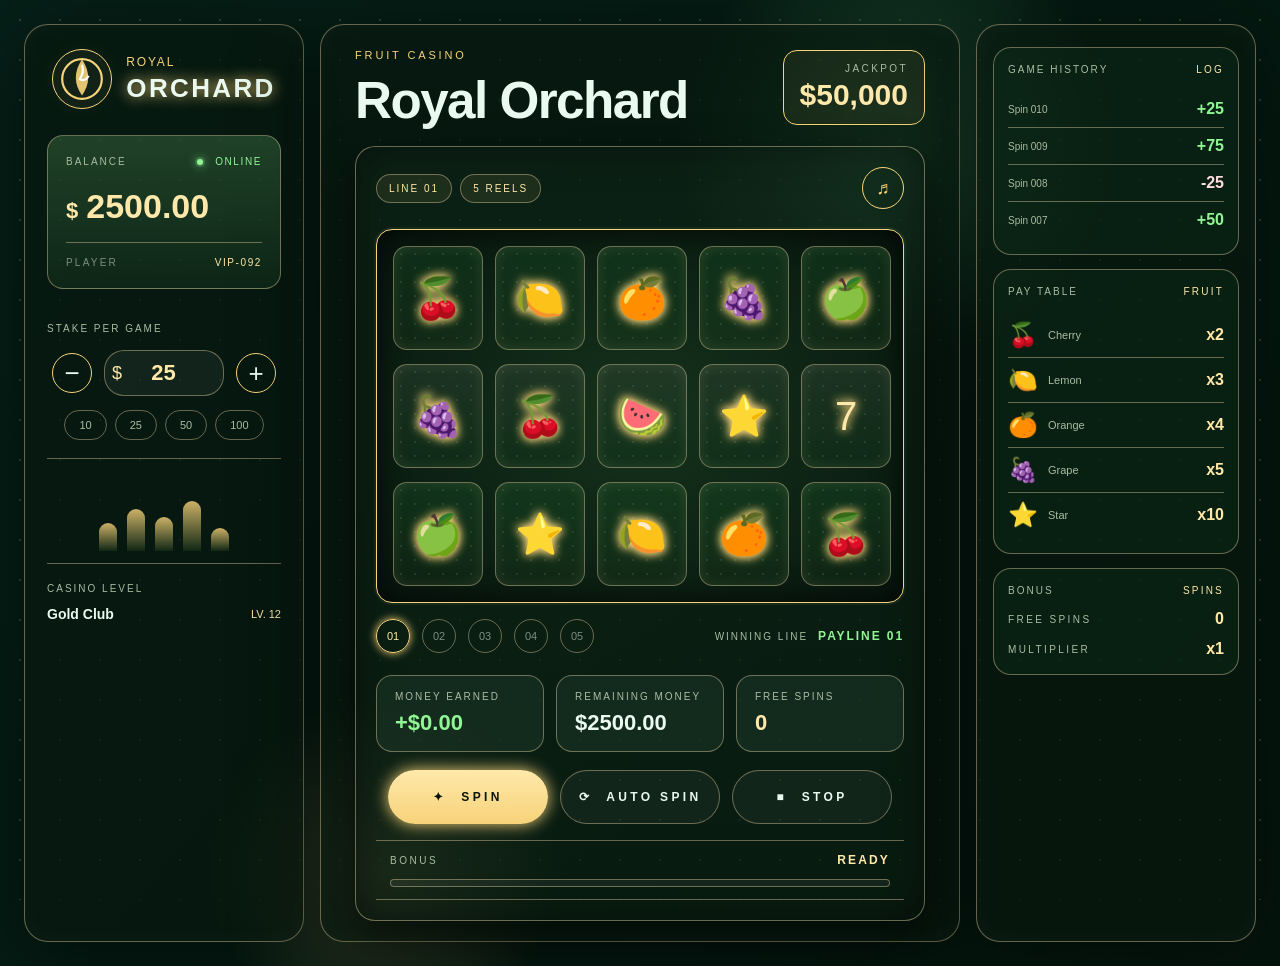
==== index.html @ 137533f7 "13" ====
<!doctype html>
<html lang="en">
<head>
  <meta charset="UTF-8" />
  <meta name="viewport" content="width=device-width, initial-scale=1.0" />
  <title>Royal Orchard Casino</title>
  <link rel="stylesheet" href="styles.css" />
</head>
<body>
  <div class="app-shell">
    <aside class="sidebar">
      <div class="brand-panel">
        <div class="brand-wrap">
          <div class="brand-icon">
            <svg viewBox="0 0 40 40" class="brand-svg" aria-label="Royal Orchard">
              <circle cx="20" cy="20" r="18" fill="none" stroke="currentColor" stroke-width="2" />
              <path d="M20 2 C28 14, 27 25, 20 35 C13 25, 12 14, 20 2 Z" fill="currentColor" opacity=".92" />
              <path d="M20 7 C22 14, 20 16, 18 20 C21 22, 24 21, 26 17" fill="none" stroke="#fff" stroke-width="2" />
            </svg>
          </div>
          <div class="brand-text">
            <span class="brand-kicker">ROYAL</span>
            <span class="brand-name">ORCHARD</span>
          </div>
        </div>
      </div>

      <section class="wallet-card">
        <div class="wallet-top">
          <span class="wallet-label">BALANCE</span>
          <span class="wallet-status">
            <span class="status-dot"></span>
            ONLINE
          </span>
        </div>
        <div class="wallet-amount">
          <span class="currency">$</span><span id="balance">2500.00</span>
        </div>
        <div class="wallet-summary">
          <span class="wallet-summary-label">Player</span>
          <span class="wallet-summary-value">VIP-092</span>
        </div>
      </section>

      <section class="stake-card">
        <div class="stake-head">
          <span class="panel-label">Stake Per Game</span>
        </div>
        <div class="stake-control">
          <button class="round-control" id="decreaseStake" aria-label="Decrease stake">−</button>
          <div class="stake-input-wrap">
            <span class="coin-symbol">$</span>
            <input type="number" id="stake" min="1" max="500" value="25" step="1" />
          </div>
          <button class="round-control" id="increaseStake" aria-label="Increase stake">+</button>
        </div>
        <div class="stake-presets">
          <button class="preset-chip" data-stake="10">10</button>
          <button class="preset-chip" data-stake="25">25</button>
          <button class="preset-chip" data-stake="50">50</button>
          <button class="preset-chip" data-stake="100">100</button>
        </div>
      </section>

      <section class="account-card">
        <div class="mini-bars">
          <div class="mini-bar" style="height:40%;"></div>
          <div class="mini-bar" style="height:60%;"></div>
          <div class="mini-bar" style="height:48%;"></div>
          <div class="mini-bar" style="height:72%;"></div>
          <div class="mini-bar" style="height:33%;"></div>
        </div>
        <div class="account-details">
          <span class="account-label">Casino Level</span>
          <div class="account-level">
            <span class="level-name">Gold Club</span>
            <span class="level-rank">LV. 12</span>
          </div>
        </div>
      </section>
    </aside>

    <main class="game-panel">
      <section class="game-top">
        <div class="game-title-wrap">
          <span class="section-tag">FRUIT CASINO</span>
          <h1>Royal Orchard</h1>
        </div>
        <div class="jackpot-wrap">
          <span class="jackpot-label">JACKPOT</span>
          <span class="jackpot-value" id="jackpotValue">$50,000</span>
        </div>
      </section>

      <section class="slot-frame">
        <section class="machine-head">
          <div class="machine-left">
            <span class="machine-chip">LINE 01</span>
            <span class="machine-chip">5 REELS</span>
          </div>
          <div class="machine-right">
            <button class="icon-button" id="soundButton" aria-label="Sound">
              <span class="sound-icon">♬</span>
            </button>
          </div>
        </section>

        <section class="slot-grid-wrap">
          <div class="slot-grid" id="slotGrid">
            <div class="slot-row">
              <div class="slot-cell"><span class="slot-symbol" id="slot-00">🍒</span></div>
              <div class="slot-cell"><span class="slot-symbol" id="slot-01">🍋</span></div>
              <div class="slot-cell"><span class="slot-symbol" id="slot-02">🍊</span></div>
              <div class="slot-cell"><span class="slot-symbol" id="slot-03">🍇</span></div>
              <div class="slot-cell"><span class="slot-symbol" id="slot-04">🍏</span></div>
            </div>
            <div class="slot-row">
              <div class="slot-cell"><span class="slot-symbol" id="slot-10">🍇</span></div>
              <div class="slot-cell"><span class="slot-symbol" id="slot-11">🍒</span></div>
              <div class="slot-cell"><span class="slot-symbol" id="slot-12">🍉</span></div>
              <div class="slot-cell"><span class="slot-symbol" id="slot-13">⭐</span></div>
              <div class="slot-cell"><span class="slot-symbol" id="slot-14">7</span></div>
            </div>
            <div class="slot-row">
              <div class="slot-cell"><span class="slot-symbol" id="slot-20">🍏</span></div>
              <div class="slot-cell"><span class="slot-symbol" id="slot-21">⭐</span></div>
              <div class="slot-cell"><span class="slot-symbol" id="slot-22">🍋</span></div>
              <div class="slot-cell"><span class="slot-symbol" id="slot-23">🍊</span></div>
              <div class="slot-cell"><span class="slot-symbol" id="slot-24">🍒</span></div>
            </div>
          </div>
        </section>

        <section class="payline-area">
          <div class="payline-strip">
            <span class="payline-label active">01</span>
            <span class="payline-label">02</span>
            <span class="payline-label">03</span>
            <span class="payline-label">04</span>
            <span class="payline-label">05</span>
          </div>
          <div class="win-status">
            <span class="win-label">Winning Line</span>
            <span class="win-line" id="winLineText">PAYLINE 01</span>
          </div>
        </section>

        <section class="result-bars">
          <div class="result-card">
            <span class="stats-label">MONEY EARNED</span>
            <span class="stats-value win-amount" id="moneyEarned">+$0.00</span>
          </div>
          <div class="result-card">
            <span class="stats-label">REMAINING MONEY</span>
            <span class="stats-value" id="remainingMoney">$2500.00</span>
          </div>
          <div class="result-card">
            <span class="stats-label">FREE SPINS</span>
            <span class="stats-value bonus-value" id="freeSpinCount">0</span>
          </div>
        </section>

        <section class="control-strip">
          <button class="primary-button" id="spinButton">
            <span class="button-icon">✦</span>
            <span class="button-text">SPIN</span>
          </button>
          <button class="secondary-button" id="autoButton">
            <span class="button-icon">⟳</span>
            <span class="button-text">AUTO SPIN</span>
          </button>
          <button class="secondary-button" id="stopButton">
            <span class="button-icon">■</span>
            <span class="button-text">STOP</span>
          </button>
        </section>

        <section class="bonus-status">
          <div class="bonus-row">
            <span class="bonus-label">BONUS</span>
            <span class="bonus-code" id="bonusText">READY</span>
          </div>
          <div class="bonus-meter">
            <div class="bonus-meter-fill" id="bonusMeter"></div>
          </div>
        </section>
      </section>
    </main>

    <aside class="right-panel">
      <section class="right-panel-card">
        <div class="right-panel-head">
          <span class="panel-label">GAME HISTORY</span>
          <span class="panel-link">LOG</span>
        </div>
        <div class="history-list" id="historyList">
          <div class="history-row">
            <span class="history-line">Spin 010</span>
            <span class="history-win">+25</span>
          </div>
          <div class="history-row">
            <span class="history-line">Spin 009</span>
            <span class="history-win">+75</span>
          </div>
          <div class="history-row">
            <span class="history-line">Spin 008</span>
            <span class="history-lose">-25</span>
          </div>
          <div class="history-row">
            <span class="history-line">Spin 007</span>
            <span class="history-win">+50</span>
          </div>
        </div>
      </section>

      <section class="right-panel-card">
        <div class="right-panel-head">
          <span class="panel-label">PAY TABLE</span>
          <span class="panel-link">FRUIT</span>
        </div>
        <div class="pay-table">
          <div class="pay-row">
            <span class="pay-symbol">🍒</span>
            <span class="pay-name">Cherry</span>
            <span class="pay-multiplier">x2</span>
          </div>
          <div class="pay-row">
            <span class="pay-symbol">🍋</span>
            <span class="pay-name">Lemon</span>
            <span class="pay-multiplier">x3</span>
          </div>
          <div class="pay-row">
            <span class="pay-symbol">🍊</span>
            <span class="pay-name">Orange</span>
            <span class="pay-multiplier">x4</span>
          </div>
          <div class="pay-row">
            <span class="pay-symbol">🍇</span>
            <span class="pay-name">Grape</span>
            <span class="pay-multiplier">x5</span>
          </div>
          <div class="pay-row">
            <span class="pay-symbol">⭐</span>
            <span class="pay-name">Star</span>
            <span class="pay-multiplier">x10</span>
          </div>
        </div>
      </section>

      <section class="right-panel-card">
        <div class="right-panel-head">
          <span class="panel-label">BONUS</span>
          <span class="panel-link">SPINS</span>
        </div>
        <div class="bonus-card">
          <span class="bonus-detail">
            <span class="bonus-detail-label">Free Spins</span>
            <span class="bonus-detail-value" id="freeSpinsBonus">0</span>
          </span>
          <span class="bonus-detail">
            <span class="bonus-detail-label">Multiplier</span>
            <span class="bonus-detail-value" id="multiplierText">x1</span>
          </span>
        </div>
      </section>
    </aside>
  </div>

  <script src="script.js"></script>
</body>
</html>
</body>
</html>
---- styles.css ----
* {
  box-sizing: border-box;
  -webkit-font-smoothing: antialiased;
}

:root {
  --page-bg: #07130f;
  --panel-bg: #091912;
  --glass: rgba(255,255,255,0.05);
  --text: #eafaf1;
  --soft: #aabca2;
  --muted: #7d8f80;
  --gold: #f7d37a;
  --gold-hot: #ffe8aa;
  --gold-deep: #765d00;
  --green: #91f596;
  --green-dark: #142c16;
  --red: #ffdddd;
  --line: rgba(245, 221, 170, 0.4);
  --slot-dark: #07150e;
  --slot-glass: rgba(255,255,255,0.08);
  --shadow: rgba(0, 0, 0, 0.5);
  --font: "Inter", "Segoe UI", "Roboto", Arial, sans-serif;
}

body {
  min-height: 100vh;
  margin: 0;
  color: var(--text);
  background:
    radial-gradient(circle at 70% 15%, rgba(63, 145, 94, 0.45), transparent 18%),
    radial-gradient(circle at 30% 90%, rgba(196, 178, 98, 0.27), transparent 14%),
    linear-gradient(130deg, #052018 0%, #04150d 100%);
  font-family: var(--font);
}

body::before {
  content: "";
  position: fixed;
  inset: 0;
  background-image: radial-gradient(#4f7e54 1px, transparent 1px);
  background-size: 40px 40px;
  opacity: 0.45;
  pointer-events: none;
}

.app-shell {
  width: min(1600px, calc(100vw - 48px));
  min-height: 760px;
  margin: 24px auto;
  display: grid;
  grid-template-columns: 280px minmax(620px, 1fr) 280px;
  gap: 16px;
  align-items: stretch;
  position: relative;
}

.sidebar,
.game-panel,
.right-panel {
  border: 1px solid var(--line);
  border-radius: 24px;
  background: rgba(8, 23, 14, 0.68);
  box-shadow: 0 12px 80px var(--shadow), inset 0 0 24px rgba(256,256,256,0.03);
}

.sidebar {
  padding: 24px 22px;
}

.brand-panel {
  display: flex;
  align-items: center;
  justify-content: center;
  padding-bottom: 26px;
}

.brand-wrap {
  display: flex;
  align-items: center;
  gap: 14px;
}

.brand-icon {
  width: 60px;
  height: 60px;
  border-radius: 50%;
  display: flex;
  align-items: center;
  justify-content: center;
  color: var(--gold);
  border: 1px solid var(--gold);
  background: rgba(247,211,122,0.05);
  box-shadow: 0 0 20px rgba(247,211,122,0.05)
}

.brand-svg {
  width: 44px;
  height: 44px;
}

.brand-text {
  display: flex;
  flex-direction: column;
}

.brand-kicker {
  font-size: 12px;
  letter-spacing: 0.15em;
  color: var(--gold);
}

.brand-name {
  font-size: 26px;
  font-weight: 800;
  color: var(--text);
  letter-spacing: 0.09em;
  text-shadow: 0 0 14px var(--gold);
  margin-top: 4px;
}

.wallet-card {
  background: linear-gradient(180deg, rgba(79,141,85,0.36), rgba(30,70,39,0.30));
  border-radius: 16px;
  padding: 20px 18px;
  border: 1px solid var(--line);
  position: relative;
  overflow: hidden;
}

.wallet-top {
  display: flex;
  justify-content: space-between;
  align-items: center;
}

.wallet-label,
.stake-head .panel-label,
.account-label,
.stats-label,
.panel-label {
  font-size: 10px;
  color: var(--soft);
  text-transform: uppercase;
  letter-spacing: 0.2em;
}

.wallet-status {
  font-size: 10px;
  color: var(--green);
  letter-spacing: 0.16em;
}

.status-dot {
  width: 6px;
  height: 6px;
  display: inline-block;
  border-radius: 50%;
  background: var(--green);
  box-shadow: 0 0 0 2px rgba(145,245,150,0.2), 0 0 10px var(--green);
  margin-right: 8px;
  vertical-align: middle;
}

.wallet-amount {
  font-size: 34px;
  font-weight: 800;
  color: var(--gold-hot);
  margin-top: 20px;
}

.currency {
  font-size: 22px;
  margin-right: 8px;
}

.wallet-summary {
  margin-top: 16px;
  display: flex;
  justify-content: space-between;
  border-top: 1px solid var(--line);
  padding-top: 14px;
}

.wallet-summary-label {
  font-size: 10px;
  color: var(--muted);
  letter-spacing: 0.22em;
  text-transform: uppercase;
}

.wallet-summary-value {
  font-size: 10px;
  color: var(--gold-hot);
  letter-spacing: 0.16em;
}

.stake-card {
  margin-top: 16px;
  padding: 18px 0;
  border-bottom: 1px solid var(--line);
}

.stake-head {
  display: flex;
  justify-content: space-between;
}

.stake-control {
  display: flex;
  align-items: center;
  justify-content: center;
  gap: 12px;
  margin-top: 16px;
}

.round-control {
  width: 40px;
  height: 40px;
  border-radius: 50%;
  background: transparent;
  color: var(--text);
  border: 1px solid var(--gold);
  font-size: 26px;
  line-height: 1;
  cursor: pointer;
}

.stake-input-wrap {
  position: relative;
  width: 120px;
  height: 46px;
  border-radius: 20px;
  border: 1px solid var(--line);
  background: var(--glass);
  display: flex;
  align-items: center;
  justify-content: center;
}

.stake-input-wrap input {
  width: 90px;
  border: none;
  background: transparent;
  color: var(--gold-hot);
  font-size: 22px;
  font-weight: 800;
  outline: none;
  text-align: center;
}

.coin-symbol {
  color: var(--gold-hot);
  font-size: 18px;
  margin-right: 4px;
}

.stake-presets {
  display: flex;
  align-items: center;
  gap: 8px;
  justify-content: center;
  flex-wrap: wrap;
  margin-top: 14px;
}

.preset-chip {
  padding: 8px 14px;
  background: transparent;
  border-radius: 16px;
  color: var(--soft);
  border: 1px solid var(--line);
  font-size: 11px;
  cursor: pointer;
}

.preset-chip:hover {
  color: var(--gold-hot);
  border-color: var(--gold);
}

.account-card {
  padding: 22px 0 12px;
}

.mini-bars {
  height: 70px;
  display: flex;
  align-items: end;
  justify-content: center;
  gap: 10px;
  padding: 0 10px;
}

.mini-bar {
  width: 18px;
  border-radius: 10px 10px 0 0;
  background: linear-gradient(180deg, var(--gold), var(--green-dark));
  opacity: 0.82;
}

.account-details {
  margin-top: 12px;
  padding-top: 14px;
  border-top: 1px solid var(--line);
}

.account-level {
  display: flex;
  justify-content: space-between;
  align-items: center;
  margin-top: 10px;
}

.level-name {
  color: var(--text);
  font-size: 14px;
  font-weight: 700;
}

.level-rank {
  color: var(--gold-hot);
  font-size: 11px;
}

.game-panel {
  padding: 20px 34px;
  min-width: 600px;
}

.game-top {
  display: flex;
  align-items: center;
  justify-content: space-between;
}

.game-title-wrap h1 {
  margin: 8px 0 0;
  font-size: clamp(42px, 4vw, 52px);
  color: var(--text);
  letter-spacing: -0.03em;
  font-weight: 800;
}

.section-tag {
  font-size: 11px;
  color: var(--gold);
  letter-spacing: 0.26em;
  text-transform: uppercase;
}

.jackpot-wrap {
  text-align: right;
  border: 1px solid var(--gold);
  border-radius: 14px;
  padding: 12px 16px;
  background: rgba(247,211,122,0.06);
}

.jackpot-label {
  display: block;
  font-size: 10px;
  color: var(--soft);
  text-transform: uppercase;
  letter-spacing: 0.24em;
}

.jackpot-value {
  display: block;
  color: var(--gold-hot);
  font-weight: 800;
  font-size: 30px;
  margin-top: 4px;
}

.slot-frame {
  position: relative;
  margin-top: 16px;
  border-radius: 20px;
  padding: 20px;
  background:
    linear-gradient(rgba(124,201,131,0.05), rgba(124,201,131,0.03)),
    repeating-linear-gradient(90deg, transparent, transparent 14px, rgba(255,255,255,0.04) 14px);
  border: 1px solid var(--line);
  box-shadow: inset 0 0 40px rgba(0,0,0,0.4), 0 16px 40px var(--shadow);
}

.machine-head {
  display: flex;
  justify-content: space-between;
  align-items: center;
}

.machine-left {
  display: flex;
  gap: 8px;
}

.machine-chip {
  font-size: 10px;
  color: var(--gold-hot);
  background: rgba(247,211,122,0.08);
  padding: 8px 12px;
  border-radius: 20px;
  border: 1px solid var(--line);
  letter-spacing: 0.2em;
}

.machine-right {
  display: flex;
}

.icon-button {
  width: 42px;
  height: 42px;
  border-radius: 50%;
  background: transparent;
  color: var(--gold);
  cursor: pointer;
  border: 1px solid var(--gold);
}

.sound-icon {
  display: inline-block;
  font-size: 18px;
}

.slot-grid-wrap {
  margin-top: 20px;
  border-radius: 16px;
  padding: 16px;
  background: radial-gradient(ellipse, #15331c, #07150e);
  border: 1px solid var(--gold);
  box-shadow: inset 0 0 30px rgba(0,0,0,0.7), 0 0 0 2px rgba(255,246,198,0.05);
}

.slot-grid {
  display: flex;
  flex-direction: column;
  gap: 14px;
}

.slot-row {
  display: grid;
  grid-template-columns: repeat(5, minmax(90px, 1fr));
  gap: 12px;
}

.slot-cell {
  min-height: 104px;
  border-radius: 14px;
  display: flex;
  align-items: center;
  justify-content: center;
  background: linear-gradient(180deg, rgba(22,70,35,0.5), rgba(39,80,37,0.2));
  border: 1px solid var(--line);
  box-shadow: inset 0 0 16px rgba(255,255,255,0.06), inset 0 0 16px rgba(247,211,122,0.05);
  position: relative;
  transition: transform 0.25s ease, box-shadow 0.25s ease, border-color 0.25s ease;
}

.slot-cell::before {
  content: "";
  position: absolute;
  inset: 0;
  border-radius: 14px;
  background-image: radial-gradient(#8fba9c 1px, transparent 1px);
  background-size: 14px 14px;
  opacity: 0.15;
}

.slot-cell.win {
  border-color: var(--gold-hot);
  box-shadow: 0 0 16px var(--gold), inset 0 0 22px rgba(247,211,122,0.2);
}

.slot-symbol {
  position: relative;
  z-index: 2;
  color: var(--gold-hot);
  font-size: clamp(40px, 3vw, 50px);
  text-shadow: 0 0 8px var(--gold), 0 0 12px var(--gold);
}

.slot-row:nth-child(2) .slot-cell {
  background: linear-gradient(180deg, rgba(46,68,50,0.5), rgba(16,50,26,0.6));
}

.payline-area {
  display: flex;
  align-items: center;
  justify-content: space-between;
  padding: 16px 0 10px;
}

.payline-strip {
  display: flex;
  align-items: center;
  gap: 12px;
}

.payline-label {
  width: 34px;
  height: 34px;
  border-radius: 50%;
  display: flex;
  align-items: center;
  justify-content: center;
  font-size: 11px;
  color: var(--muted);
  border: 1px solid var(--line);
}

.payline-label.active {
  border-color: var(--gold);
  color: var(--gold-hot);
  box-shadow: 0 0 8px var(--gold);
}

.win-status {
  display: flex;
  align-items: center;
  gap: 10px;
}

.win-label {
  color: var(--soft);
  font-size: 10px;
  text-transform: uppercase;
  letter-spacing: 0.2em;
}

.win-line {
  color: var(--green);
  font-size: 12px;
  font-weight: 700;
  letter-spacing: 0.16em;
}

.result-bars {
  display: flex;
  align-items: stretch;
  justify-content: space-between;
  gap: 12px;
  margin-top: 12px;
}

.result-card {
  flex: 1;
  border-radius: 16px;
  background: rgba(28,54,39,0.60);
  border: 1px solid var(--line);
  padding: 15px 18px;
  display: flex;
  flex-direction: column;
}

.stats-label {
  color: var(--soft);
}

.stats-value {
  color: var(--text);
  font-size: 22px;
  font-weight: 900;
  margin-top: 8px;
}

.win-amount {
  color: var(--green);
}

.bonus-value {
  color: var(--gold-hot);
}

.control-strip {
  display: flex;
  align-items: center;
  justify-content: center;
  gap: 12px;
  margin-top: 18px;
}

.primary-button,
.secondary-button {
  min-width: 160px;
  height: 54px;
  border-radius: 30px;
  font-size: 12px;
  font-weight: 800;
  letter-spacing: 0.28em;
  cursor: pointer;
  border: none;
  transition: transform 0.2s ease, box-shadow 0.2s ease;
}

.primary-button {
  color: var(--slot-dark);
  background: linear-gradient(180deg, var(--gold-hot), var(--gold));
  box-shadow: 0 0 16px var(--gold);
}

.secondary-button {
  color: var(--text);
  border: 1px solid var(--line);
  background: rgba(255,255,255,0.04);
}

.primary-button:hover,
.secondary-button:hover {
  transform: translateY(-2px);
}

.button-icon {
  margin-right: 8px;
}

.bonus-status {
  margin-top: 16px;
  padding: 12px 14px;
  border-top: 1px solid var(--line);
  border-bottom: 1px solid var(--line);
}

.bonus-row {
  display: flex;
  align-items: center;
  justify-content: space-between;
}

.bonus-label {
  font-size: 10px;
  color: var(--soft);
  letter-spacing: 0.25em;
  text-transform: uppercase;
}

.bonus-code {
  color: var(--gold-hot);
  font-weight: 900;
  font-size: 12px;
  letter-spacing: 0.18em;
}

.bonus-meter {
  height: 8px;
  border-radius: 10px;
  background: rgba(255,255,255,0.05);
  margin-top: 12px;
  overflow: hidden;
  border: 1px solid var(--line);
}

.bonus-meter-fill {
  height: 100%;
  width: 0%;
  background: linear-gradient(90deg, var(--green), var(--gold-hot));
  border-radius: 10px;
}

.right-panel {
  padding: 22px 16px;
  display: flex;
  flex-direction: column;
  gap: 14px;
}

.right-panel-card {
  background: rgba(14,45,27,0.45);
  border: 1px solid var(--line);
  border-radius: 18px;
  padding: 16px 14px;
}

.right-panel-head {
  display: flex;
  align-items: center;
  justify-content: space-between;
}

.panel-link {
  font-size: 10px;
  color: var(--gold-hot);
  letter-spacing: 0.22em;
  text-transform: uppercase;
}

.history-list {
  margin-top: 16px;
}

.history-row {
  display: flex;
  justify-content: space-between;
  align-items: center;
  padding: 9px 0;
  border-bottom: 1px solid var(--line);
}

.history-row:last-child {
  border-bottom: none;
}

.history-line {
  color: var(--soft);
  font-size: 10px;
}

.history-win {
  color: var(--green);
  font-weight: 800;
}

.history-lose {
  color: var(--red);
  font-weight: 800;
}

.pay-table {
  margin-top: 16px;
}

.pay-row {
  display: flex;
  align-items: center;
  justify-content: space-between;
  gap: 10px;
  padding: 8px 0;
  border-bottom: 1px solid var(--line);
}

.pay-row:last-child {
  border-bottom: none;
}

.pay-symbol {
  width: 30px;
  font-size: 24px;
}

.pay-name {
  flex: 1;
  color: var(--soft);
  font-size: 11px;
}

.pay-multiplier {
  color: var(--gold-hot);
  font-weight: 700;
}

.bonus-card {
  margin-top: 14px;
  display: flex;
  flex-direction: column;
  gap: 12px;
}

.bonus-detail {
  display: flex;
  justify-content: space-between;
  align-items: center;
}

.bonus-detail-label {
  color: var(--soft);
  font-size: 10px;
  text-transform: uppercase;
  letter-spacing: 0.24em;
}

.bonus-detail-value {
  color: var(--gold-hot);
  font-weight: 900;
}

@media (max-width: 1200px) {
  .app-shell {
    grid-template-columns: 1fr;
  }

  .game-panel {
    min-width: 100%;
  }

  .slot-row {
    grid-template-columns: repeat(5, minmax(70px, 1fr));
  }
}
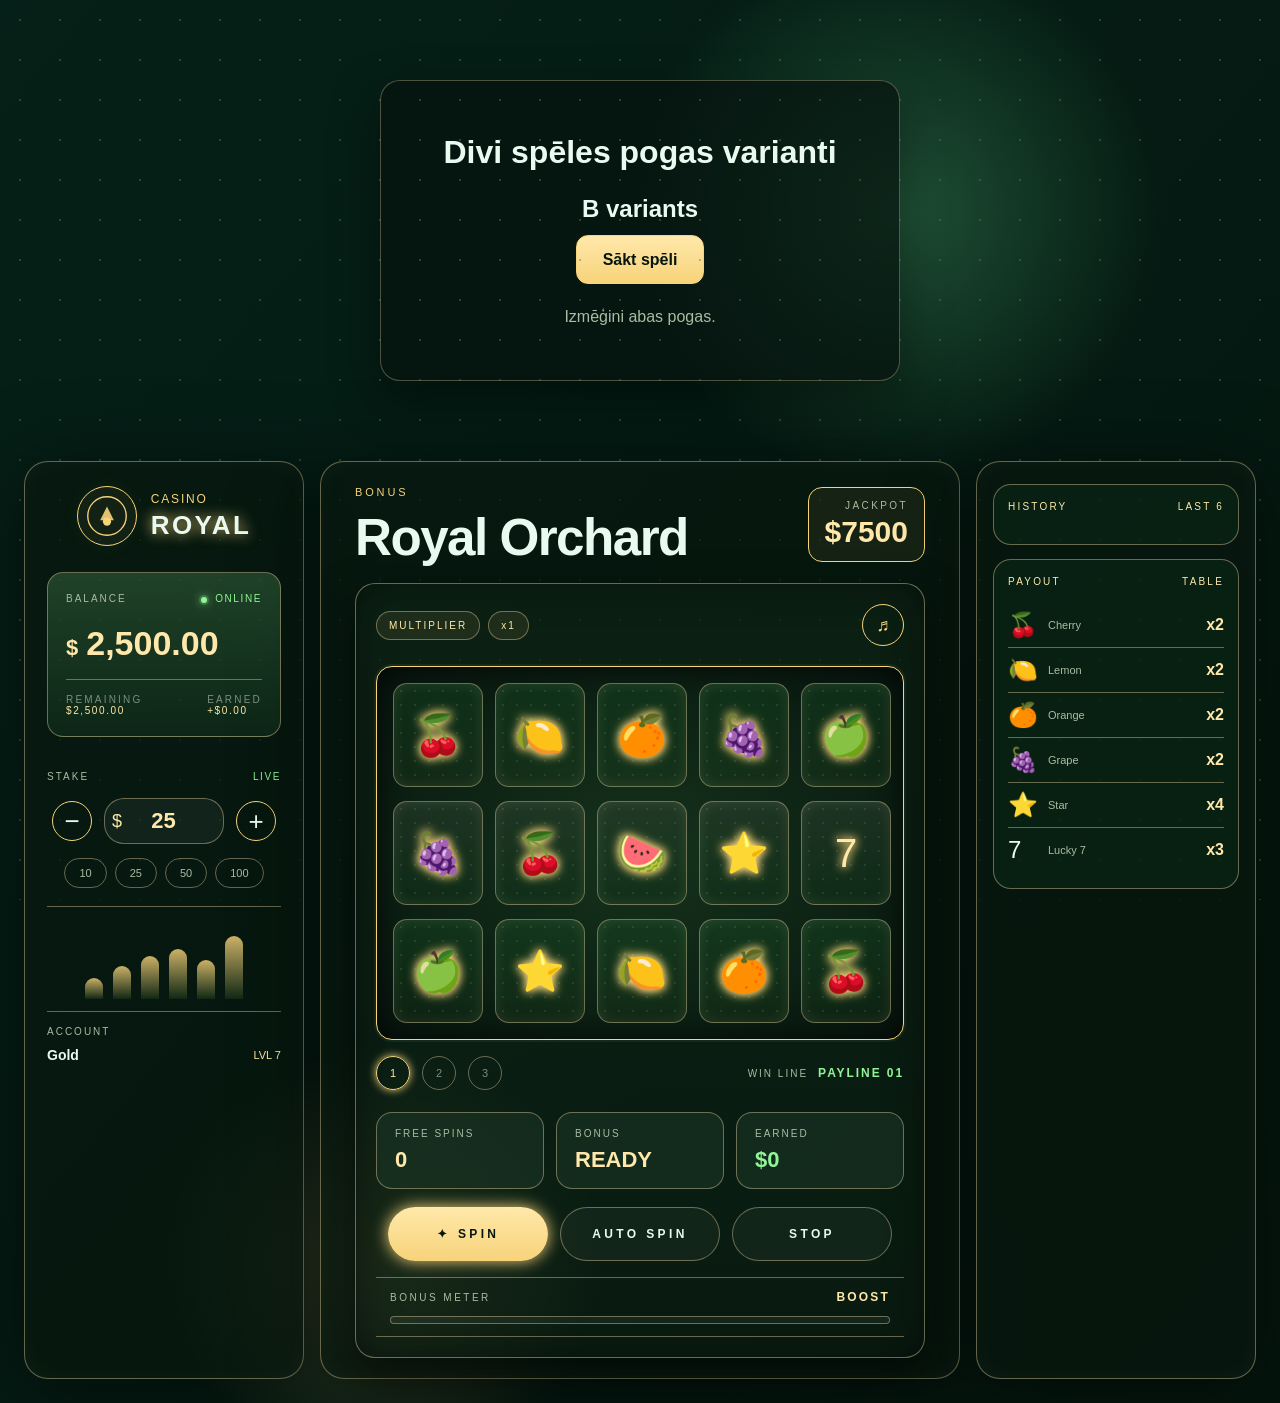
==== commit 15c64235: "pot" ====
--- a/index.html
+++ b/index.html
@@ -1,273 +1,274 @@
-<!doctype html>
-<html lang="en">
+<!DOCTYPE html>
+<html lang="lv">
 <head>
   <meta charset="UTF-8" />
   <meta name="viewport" content="width=device-width, initial-scale=1.0" />
-  <title>Royal Orchard Casino</title>
+  <title>Spēles pogas varianti</title>
   <link rel="stylesheet" href="styles.css" />
+  <style>
+    body {
+      min-height: 100vh;
+      margin: 0;
+      font-family: Arial, sans-serif;
+    }
+
+    .start-screen {
+      max-width: 520px;
+      margin: 80px auto;
+      padding: 32px 24px;
+      border-radius: 20px;
+      background: rgba(7, 19, 15, 0.7);
+      border: 1px solid rgba(245, 221, 170, 0.3);
+      box-shadow: 0 20px 50px rgba(0, 0, 0, 0.35);
+      text-align: center;
+    }
+
+    .start-screen h1 {
+      margin-bottom: 24px;
+      color: #eafaf1;
+    }
+
+    .variant-box {
+      margin: 24px 0;
+    }
+
+    .variant-box h2 {
+      color: #eafaf1;
+      margin-bottom: 12px;
+    }
+
+    .start-screen button {
+      cursor: pointer;
+      padding: 0.9rem 1.6rem;
+      font-size: 1rem;
+      border-radius: 12px;
+      border: 1px solid #f7d37a;
+      background: linear-gradient(180deg, #ffe8aa, #f7d37a);
+      color: #07150e;
+      font-weight: 700;
+    }
+
+    .start-screen button:hover {
+      filter: brightness(1.06);
+    }
+
+    #atbilde {
+      margin-top: 18px;
+      color: #aabca2;
+      min-height: 24px;
+    }
+  </style>
 </head>
 <body>
-  <div class="app-shell">
+  <div id="startScreen" class="start-screen">
+    <h1>Divi spēles pogas varianti</h1>
+
+    <section class="variant-box">
+      <h2>B variants</h2>
+      <button id="startGameButton" type="button">Sākt spēli</button>
+    </section>
+
+    <p id="atbilde">Izmēģini abas pogas.</p>
+  </div>
+
+  <div id="gameShell" class="app-shell" hidden>
     <aside class="sidebar">
       <div class="brand-panel">
         <div class="brand-wrap">
           <div class="brand-icon">
-            <svg viewBox="0 0 40 40" class="brand-svg" aria-label="Royal Orchard">
-              <circle cx="20" cy="20" r="18" fill="none" stroke="currentColor" stroke-width="2" />
-              <path d="M20 2 C28 14, 27 25, 20 35 C13 25, 12 14, 20 2 Z" fill="currentColor" opacity=".92" />
-              <path d="M20 7 C22 14, 20 16, 18 20 C21 22, 24 21, 26 17" fill="none" stroke="#fff" stroke-width="2" />
+            <svg class="brand-svg" viewBox="0 0 64 64" aria-hidden="true">
+              <circle cx="32" cy="32" r="28" fill="none" stroke="currentColor" stroke-width="2"/>
+              <path d="M22 38 L32 18 L42 38 Z" fill="currentColor" opacity="0.9"/>
+              <circle cx="32" cy="40" r="6" fill="currentColor"/>
             </svg>
           </div>
           <div class="brand-text">
-            <span class="brand-kicker">ROYAL</span>
-            <span class="brand-name">ORCHARD</span>
-          </div>
-        </div>
-      </div>
-
-      <section class="wallet-card">
+            <span class="brand-kicker">CASINO</span>
+            <span class="brand-name">ROYAL</span>
+          </div>
+        </div>
+      </div>
+
+      <div class="wallet-card">
         <div class="wallet-top">
-          <span class="wallet-label">BALANCE</span>
-          <span class="wallet-status">
-            <span class="status-dot"></span>
-            ONLINE
-          </span>
-        </div>
-        <div class="wallet-amount">
-          <span class="currency">$</span><span id="balance">2500.00</span>
-        </div>
+          <span class="wallet-label">Balance</span>
+          <span class="wallet-status"><span class="status-dot"></span>ONLINE</span>
+        </div>
+        <div class="wallet-amount"><span class="currency">$</span><span id="balance">2500</span></div>
         <div class="wallet-summary">
-          <span class="wallet-summary-label">Player</span>
-          <span class="wallet-summary-value">VIP-092</span>
-        </div>
-      </section>
-
-      <section class="stake-card">
+          <div>
+            <div class="wallet-summary-label">REMAINING</div>
+            <div class="wallet-summary-value" id="remainingMoney">$2500.00</div>
+          </div>
+          <div>
+            <div class="wallet-summary-label">EARNED</div>
+            <div class="wallet-summary-value" id="moneyEarned">+$0.00</div>
+          </div>
+        </div>
+      </div>
+
+      <div class="stake-card">
         <div class="stake-head">
-          <span class="panel-label">Stake Per Game</span>
+          <span class="stake-head panel-label">Stake</span>
+          <span class="wallet-status">LIVE</span>
         </div>
         <div class="stake-control">
-          <button class="round-control" id="decreaseStake" aria-label="Decrease stake">−</button>
+          <button id="decreaseStake" class="round-control" type="button">−</button>
           <div class="stake-input-wrap">
             <span class="coin-symbol">$</span>
-            <input type="number" id="stake" min="1" max="500" value="25" step="1" />
-          </div>
-          <button class="round-control" id="increaseStake" aria-label="Increase stake">+</button>
+            <input id="stake" type="number" min="1" max="500" value="25" />
+          </div>
+          <button id="increaseStake" class="round-control" type="button">+</button>
         </div>
         <div class="stake-presets">
-          <button class="preset-chip" data-stake="10">10</button>
-          <button class="preset-chip" data-stake="25">25</button>
-          <button class="preset-chip" data-stake="50">50</button>
-          <button class="preset-chip" data-stake="100">100</button>
-        </div>
-      </section>
-
-      <section class="account-card">
+          <button class="preset-chip" type="button" data-stake="10">10</button>
+          <button class="preset-chip" type="button" data-stake="25">25</button>
+          <button class="preset-chip" type="button" data-stake="50">50</button>
+          <button class="preset-chip" type="button" data-stake="100">100</button>
+        </div>
+      </div>
+
+      <div class="account-card">
         <div class="mini-bars">
-          <div class="mini-bar" style="height:40%;"></div>
-          <div class="mini-bar" style="height:60%;"></div>
-          <div class="mini-bar" style="height:48%;"></div>
-          <div class="mini-bar" style="height:72%;"></div>
-          <div class="mini-bar" style="height:33%;"></div>
+          <div class="mini-bar" style="height: 30%"></div>
+          <div class="mini-bar" style="height: 48%"></div>
+          <div class="mini-bar" style="height: 62%"></div>
+          <div class="mini-bar" style="height: 72%"></div>
+          <div class="mini-bar" style="height: 56%"></div>
+          <div class="mini-bar" style="height: 90%"></div>
         </div>
         <div class="account-details">
-          <span class="account-label">Casino Level</span>
+          <div class="account-label">Account</div>
           <div class="account-level">
-            <span class="level-name">Gold Club</span>
-            <span class="level-rank">LV. 12</span>
-          </div>
-        </div>
-      </section>
+            <span class="level-name">Gold</span>
+            <span class="level-rank">LVL 7</span>
+          </div>
+        </div>
+      </div>
     </aside>
 
     <main class="game-panel">
-      <section class="game-top">
+      <div class="game-top">
         <div class="game-title-wrap">
-          <span class="section-tag">FRUIT CASINO</span>
+          <span class="section-tag">Bonus</span>
           <h1>Royal Orchard</h1>
         </div>
         <div class="jackpot-wrap">
-          <span class="jackpot-label">JACKPOT</span>
-          <span class="jackpot-value" id="jackpotValue">$50,000</span>
-        </div>
-      </section>
-
-      <section class="slot-frame">
-        <section class="machine-head">
+          <span class="jackpot-label">Jackpot</span>
+          <span id="jackpotValue" class="jackpot-value">$7500</span>
+        </div>
+      </div>
+
+      <div class="slot-frame">
+        <div class="machine-head">
           <div class="machine-left">
-            <span class="machine-chip">LINE 01</span>
-            <span class="machine-chip">5 REELS</span>
+            <span class="machine-chip">MULTIPLIER</span>
+            <span id="multiplierText" class="machine-chip">x1</span>
           </div>
           <div class="machine-right">
-            <button class="icon-button" id="soundButton" aria-label="Sound">
+            <button class="icon-button" type="button" aria-label="sound">
               <span class="sound-icon">♬</span>
             </button>
           </div>
-        </section>
-
-        <section class="slot-grid-wrap">
-          <div class="slot-grid" id="slotGrid">
+        </div>
+
+        <div class="slot-grid-wrap">
+          <div class="slot-grid">
             <div class="slot-row">
-              <div class="slot-cell"><span class="slot-symbol" id="slot-00">🍒</span></div>
-              <div class="slot-cell"><span class="slot-symbol" id="slot-01">🍋</span></div>
-              <div class="slot-cell"><span class="slot-symbol" id="slot-02">🍊</span></div>
-              <div class="slot-cell"><span class="slot-symbol" id="slot-03">🍇</span></div>
-              <div class="slot-cell"><span class="slot-symbol" id="slot-04">🍏</span></div>
+              <div class="slot-cell"><span id="slot-00" class="slot-symbol">🍒</span></div>
+              <div class="slot-cell"><span id="slot-01" class="slot-symbol">🍋</span></div>
+              <div class="slot-cell"><span id="slot-02" class="slot-symbol">🍊</span></div>
+              <div class="slot-cell"><span id="slot-03" class="slot-symbol">🍇</span></div>
+              <div class="slot-cell"><span id="slot-04" class="slot-symbol">🍏</span></div>
             </div>
             <div class="slot-row">
-              <div class="slot-cell"><span class="slot-symbol" id="slot-10">🍇</span></div>
-              <div class="slot-cell"><span class="slot-symbol" id="slot-11">🍒</span></div>
-              <div class="slot-cell"><span class="slot-symbol" id="slot-12">🍉</span></div>
-              <div class="slot-cell"><span class="slot-symbol" id="slot-13">⭐</span></div>
-              <div class="slot-cell"><span class="slot-symbol" id="slot-14">7</span></div>
+              <div class="slot-cell"><span id="slot-10" class="slot-symbol">🍇</span></div>
+              <div class="slot-cell"><span id="slot-11" class="slot-symbol">🍒</span></div>
+              <div class="slot-cell"><span id="slot-12" class="slot-symbol">🍉</span></div>
+              <div class="slot-cell"><span id="slot-13" class="slot-symbol">⭐</span></div>
+              <div class="slot-cell"><span id="slot-14" class="slot-symbol">7</span></div>
             </div>
             <div class="slot-row">
-              <div class="slot-cell"><span class="slot-symbol" id="slot-20">🍏</span></div>
-              <div class="slot-cell"><span class="slot-symbol" id="slot-21">⭐</span></div>
-              <div class="slot-cell"><span class="slot-symbol" id="slot-22">🍋</span></div>
-              <div class="slot-cell"><span class="slot-symbol" id="slot-23">🍊</span></div>
-              <div class="slot-cell"><span class="slot-symbol" id="slot-24">🍒</span></div>
+              <div class="slot-cell"><span id="slot-20" class="slot-symbol">🍏</span></div>
+              <div class="slot-cell"><span id="slot-21" class="slot-symbol">⭐</span></div>
+              <div class="slot-cell"><span id="slot-22" class="slot-symbol">🍋</span></div>
+              <div class="slot-cell"><span id="slot-23" class="slot-symbol">🍊</span></div>
+              <div class="slot-cell"><span id="slot-24" class="slot-symbol">🍒</span></div>
             </div>
           </div>
-        </section>
-
-        <section class="payline-area">
+        </div>
+
+        <div class="payline-area">
           <div class="payline-strip">
-            <span class="payline-label active">01</span>
-            <span class="payline-label">02</span>
-            <span class="payline-label">03</span>
-            <span class="payline-label">04</span>
-            <span class="payline-label">05</span>
+            <div class="payline-label active">1</div>
+            <div class="payline-label">2</div>
+            <div class="payline-label">3</div>
           </div>
           <div class="win-status">
-            <span class="win-label">Winning Line</span>
-            <span class="win-line" id="winLineText">PAYLINE 01</span>
-          </div>
-        </section>
-
-        <section class="result-bars">
+            <span class="win-label">Win line</span>
+            <span id="winLineText" class="win-line">PAYLINE 01</span>
+          </div>
+        </div>
+
+        <div class="result-bars">
           <div class="result-card">
-            <span class="stats-label">MONEY EARNED</span>
-            <span class="stats-value win-amount" id="moneyEarned">+$0.00</span>
+            <span class="stats-label">Free spins</span>
+            <span id="freeSpinCount" class="stats-value bonus-value">0</span>
           </div>
           <div class="result-card">
-            <span class="stats-label">REMAINING MONEY</span>
-            <span class="stats-value" id="remainingMoney">$2500.00</span>
+            <span class="stats-label">Bonus</span>
+            <span id="bonusText" class="stats-value bonus-value">READY</span>
           </div>
           <div class="result-card">
-            <span class="stats-label">FREE SPINS</span>
-            <span class="stats-value bonus-value" id="freeSpinCount">0</span>
-          </div>
-        </section>
-
-        <section class="control-strip">
-          <button class="primary-button" id="spinButton">
-            <span class="button-icon">✦</span>
-            <span class="button-text">SPIN</span>
-          </button>
-          <button class="secondary-button" id="autoButton">
-            <span class="button-icon">⟳</span>
-            <span class="button-text">AUTO SPIN</span>
-          </button>
-          <button class="secondary-button" id="stopButton">
-            <span class="button-icon">■</span>
-            <span class="button-text">STOP</span>
-          </button>
-        </section>
-
-        <section class="bonus-status">
+            <span class="stats-label">Earned</span>
+            <span id="freeSpinsBonus" class="stats-value win-amount">$0</span>
+          </div>
+        </div>
+
+        <div class="control-strip">
+          <button id="spinButton" class="primary-button" type="button"><span class="button-icon">✦</span>SPIN</button>
+          <button id="autoButton" class="secondary-button" type="button"><span class="button-text">AUTO SPIN</span></button>
+          <button id="stopButton" class="secondary-button" type="button">STOP</button>
+        </div>
+
+        <div class="bonus-status">
           <div class="bonus-row">
-            <span class="bonus-label">BONUS</span>
-            <span class="bonus-code" id="bonusText">READY</span>
-          </div>
-          <div class="bonus-meter">
-            <div class="bonus-meter-fill" id="bonusMeter"></div>
-          </div>
-        </section>
-      </section>
+            <span class="bonus-label">Bonus meter</span>
+            <span class="bonus-code">BOOST</span>
+          </div>
+          <div id="bonusMeter" class="bonus-meter">
+            <div class="bonus-meter-fill" style="width: 0%"></div>
+          </div>
+        </div>
+      </div>
     </main>
 
     <aside class="right-panel">
-      <section class="right-panel-card">
+      <div class="right-panel-card">
         <div class="right-panel-head">
-          <span class="panel-label">GAME HISTORY</span>
-          <span class="panel-link">LOG</span>
-        </div>
-        <div class="history-list" id="historyList">
-          <div class="history-row">
-            <span class="history-line">Spin 010</span>
-            <span class="history-win">+25</span>
-          </div>
-          <div class="history-row">
-            <span class="history-line">Spin 009</span>
-            <span class="history-win">+75</span>
-          </div>
-          <div class="history-row">
-            <span class="history-line">Spin 008</span>
-            <span class="history-lose">-25</span>
-          </div>
-          <div class="history-row">
-            <span class="history-line">Spin 007</span>
-            <span class="history-win">+50</span>
-          </div>
-        </div>
-      </section>
-
-      <section class="right-panel-card">
+          <span class="panel-link">History</span>
+          <span class="panel-link">Last 6</span>
+        </div>
+        <div id="historyList" class="history-list"></div>
+      </div>
+
+      <div class="right-panel-card">
         <div class="right-panel-head">
-          <span class="panel-label">PAY TABLE</span>
-          <span class="panel-link">FRUIT</span>
+          <span class="panel-link">Payout</span>
+          <span class="panel-link">Table</span>
         </div>
         <div class="pay-table">
-          <div class="pay-row">
-            <span class="pay-symbol">🍒</span>
-            <span class="pay-name">Cherry</span>
-            <span class="pay-multiplier">x2</span>
-          </div>
-          <div class="pay-row">
-            <span class="pay-symbol">🍋</span>
-            <span class="pay-name">Lemon</span>
-            <span class="pay-multiplier">x3</span>
-          </div>
-          <div class="pay-row">
-            <span class="pay-symbol">🍊</span>
-            <span class="pay-name">Orange</span>
-            <span class="pay-multiplier">x4</span>
-          </div>
-          <div class="pay-row">
-            <span class="pay-symbol">🍇</span>
-            <span class="pay-name">Grape</span>
-            <span class="pay-multiplier">x5</span>
-          </div>
-          <div class="pay-row">
-            <span class="pay-symbol">⭐</span>
-            <span class="pay-name">Star</span>
-            <span class="pay-multiplier">x10</span>
-          </div>
-        </div>
-      </section>
-
-      <section class="right-panel-card">
-        <div class="right-panel-head">
-          <span class="panel-label">BONUS</span>
-          <span class="panel-link">SPINS</span>
-        </div>
-        <div class="bonus-card">
-          <span class="bonus-detail">
-            <span class="bonus-detail-label">Free Spins</span>
-            <span class="bonus-detail-value" id="freeSpinsBonus">0</span>
-          </span>
-          <span class="bonus-detail">
-            <span class="bonus-detail-label">Multiplier</span>
-            <span class="bonus-detail-value" id="multiplierText">x1</span>
-          </span>
-        </div>
-      </section>
+          <div class="pay-row"><span class="pay-symbol">🍒</span><span class="pay-name">Cherry</span><span class="pay-multiplier">x2</span></div>
+          <div class="pay-row"><span class="pay-symbol">🍋</span><span class="pay-name">Lemon</span><span class="pay-multiplier">x2</span></div>
+          <div class="pay-row"><span class="pay-symbol">🍊</span><span class="pay-name">Orange</span><span class="pay-multiplier">x2</span></div>
+          <div class="pay-row"><span class="pay-symbol">🍇</span><span class="pay-name">Grape</span><span class="pay-multiplier">x2</span></div>
+          <div class="pay-row"><span class="pay-symbol">⭐</span><span class="pay-name">Star</span><span class="pay-multiplier">x4</span></div>
+          <div class="pay-row"><span class="pay-symbol">7</span><span class="pay-name">Lucky 7</span><span class="pay-multiplier">x3</span></div>
+        </div>
+      </div>
     </aside>
   </div>
 
   <script src="script.js"></script>
 </body>
-</html>
-</body>
-</html>
+</html>
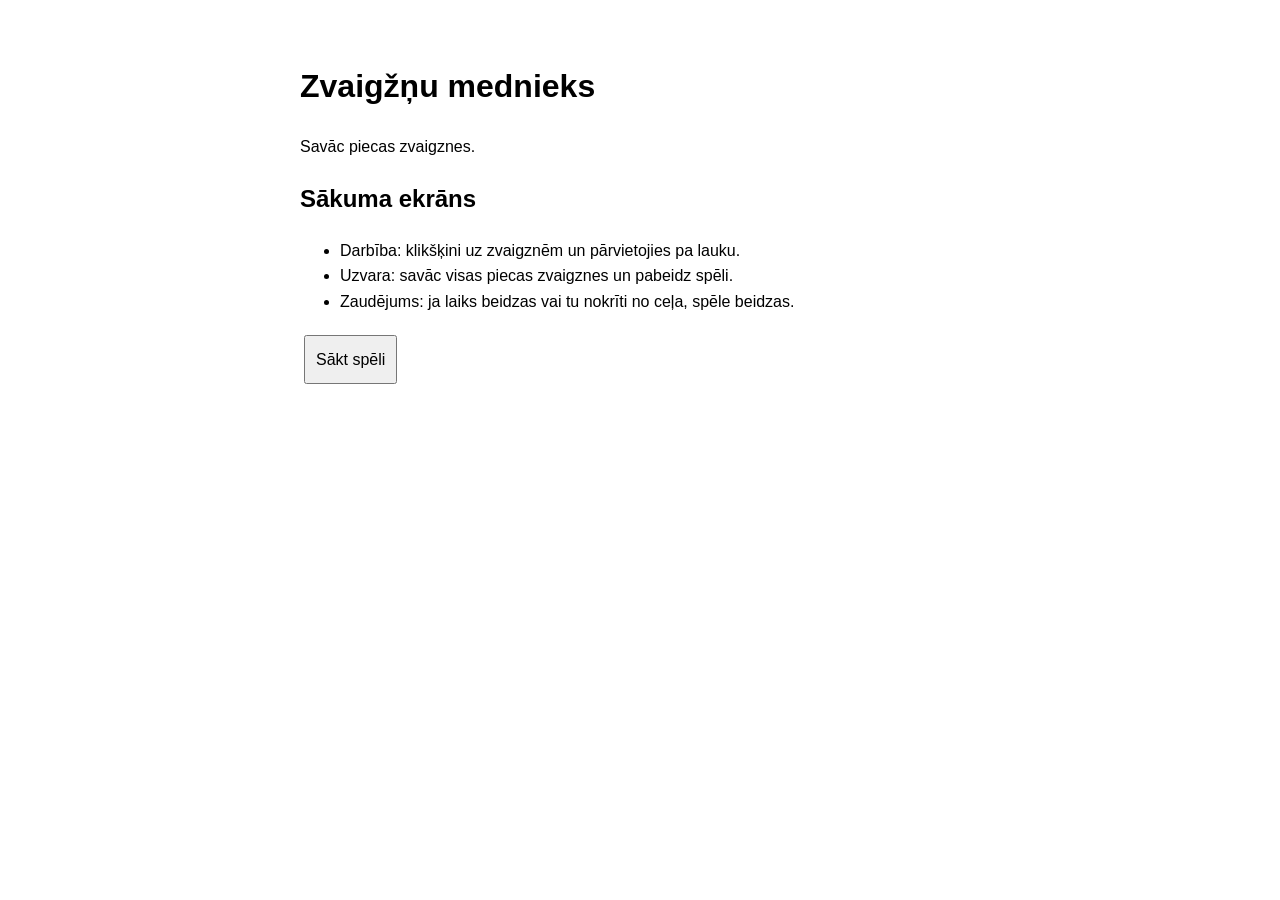
==== commit 53406cbb: "done" ====
--- a/index.html
+++ b/index.html
@@ -1,274 +1,66 @@
 <!DOCTYPE html>
 <html lang="lv">
 <head>
-  <meta charset="UTF-8" />
-  <meta name="viewport" content="width=device-width, initial-scale=1.0" />
-  <title>Spēles pogas varianti</title>
-  <link rel="stylesheet" href="styles.css" />
-  <style>
-    body {
-      min-height: 100vh;
-      margin: 0;
-      font-family: Arial, sans-serif;
-    }
-
-    .start-screen {
-      max-width: 520px;
-      margin: 80px auto;
-      padding: 32px 24px;
-      border-radius: 20px;
-      background: rgba(7, 19, 15, 0.7);
-      border: 1px solid rgba(245, 221, 170, 0.3);
-      box-shadow: 0 20px 50px rgba(0, 0, 0, 0.35);
-      text-align: center;
-    }
-
-    .start-screen h1 {
-      margin-bottom: 24px;
-      color: #eafaf1;
-    }
-
-    .variant-box {
-      margin: 24px 0;
-    }
-
-    .variant-box h2 {
-      color: #eafaf1;
-      margin-bottom: 12px;
-    }
-
-    .start-screen button {
-      cursor: pointer;
-      padding: 0.9rem 1.6rem;
-      font-size: 1rem;
-      border-radius: 12px;
-      border: 1px solid #f7d37a;
-      background: linear-gradient(180deg, #ffe8aa, #f7d37a);
-      color: #07150e;
-      font-weight: 700;
-    }
-
-    .start-screen button:hover {
-      filter: brightness(1.06);
-    }
-
-    #atbilde {
-      margin-top: 18px;
-      color: #aabca2;
-      min-height: 24px;
-    }
-  </style>
+<meta charset="UTF-8">
+<meta name="viewport" content="width=device-width, initial-scale=1.0">
+<title>Mana spēle</title>
+<style>
+body {
+  font-family: Arial, sans-serif;
+  max-width: 680px;
+  margin: 24px auto;
+  padding: 16px;
+  line-height: 1.6;
+}
+button, input {
+  font: inherit;
+  padding: 10px;
+  margin: 4px;
+}
+button {
+  cursor: pointer;
+}
+img {
+  max-width: 100%;
+  height: auto;
+}
+[hidden] {
+  display: none !important;
+}
+</style>
 </head>
 <body>
-  <div id="startScreen" class="start-screen">
-    <h1>Divi spēles pogas varianti</h1>
+<h1>Zvaigžņu mednieks</h1>
+<p>Savāc piecas zvaigznes.</p>
 
-    <section class="variant-box">
-      <h2>B variants</h2>
-      <button id="startGameButton" type="button">Sākt spēli</button>
-    </section>
+<section id="sakums">
+  <h2>Sākuma ekrāns</h2>
+  <ul>
+    <li>Darbība: klikšķini uz zvaigznēm un pārvietojies pa lauku.</li>
+    <li>Uzvara: savāc visas piecas zvaigznes un pabeidz spēli.</li>
+    <li>Zaudējums: ja laiks beidzas vai tu nokrīti no ceļa, spēle beidzas.</li>
+  </ul>
+  <button onclick="paraditSpeli()">Sākt spēli</button>
+</section>
 
-    <p id="atbilde">Izmēģini abas pogas.</p>
-  </div>
+<section id="laukums" hidden>
+  <h2>Spēles ekrāns</h2>
+  <p>Punkti: <span id="punkti">0</span></p>
+  <p>Spēlētājs: dodies pa lauku un savāc zvaigznes.</p>
+  <p>Vadības norāde: izmanto W, A, S, D vai bulttaustiņus, lai pārvietotos.</p>
+  <button onclick="paraditSakumu()">Atpakaļ</button>
+</section>
 
-  <div id="gameShell" class="app-shell" hidden>
-    <aside class="sidebar">
-      <div class="brand-panel">
-        <div class="brand-wrap">
-          <div class="brand-icon">
-            <svg class="brand-svg" viewBox="0 0 64 64" aria-hidden="true">
-              <circle cx="32" cy="32" r="28" fill="none" stroke="currentColor" stroke-width="2"/>
-              <path d="M22 38 L32 18 L42 38 Z" fill="currentColor" opacity="0.9"/>
-              <circle cx="32" cy="40" r="6" fill="currentColor"/>
-            </svg>
-          </div>
-          <div class="brand-text">
-            <span class="brand-kicker">CASINO</span>
-            <span class="brand-name">ROYAL</span>
-          </div>
-        </div>
-      </div>
+<script>
+function paraditSpeli() {
+  document.getElementById("sakums").hidden = true;
+  document.getElementById("laukums").hidden = false;
+}
 
-      <div class="wallet-card">
-        <div class="wallet-top">
-          <span class="wallet-label">Balance</span>
-          <span class="wallet-status"><span class="status-dot"></span>ONLINE</span>
-        </div>
-        <div class="wallet-amount"><span class="currency">$</span><span id="balance">2500</span></div>
-        <div class="wallet-summary">
-          <div>
-            <div class="wallet-summary-label">REMAINING</div>
-            <div class="wallet-summary-value" id="remainingMoney">$2500.00</div>
-          </div>
-          <div>
-            <div class="wallet-summary-label">EARNED</div>
-            <div class="wallet-summary-value" id="moneyEarned">+$0.00</div>
-          </div>
-        </div>
-      </div>
-
-      <div class="stake-card">
-        <div class="stake-head">
-          <span class="stake-head panel-label">Stake</span>
-          <span class="wallet-status">LIVE</span>
-        </div>
-        <div class="stake-control">
-          <button id="decreaseStake" class="round-control" type="button">−</button>
-          <div class="stake-input-wrap">
-            <span class="coin-symbol">$</span>
-            <input id="stake" type="number" min="1" max="500" value="25" />
-          </div>
-          <button id="increaseStake" class="round-control" type="button">+</button>
-        </div>
-        <div class="stake-presets">
-          <button class="preset-chip" type="button" data-stake="10">10</button>
-          <button class="preset-chip" type="button" data-stake="25">25</button>
-          <button class="preset-chip" type="button" data-stake="50">50</button>
-          <button class="preset-chip" type="button" data-stake="100">100</button>
-        </div>
-      </div>
-
-      <div class="account-card">
-        <div class="mini-bars">
-          <div class="mini-bar" style="height: 30%"></div>
-          <div class="mini-bar" style="height: 48%"></div>
-          <div class="mini-bar" style="height: 62%"></div>
-          <div class="mini-bar" style="height: 72%"></div>
-          <div class="mini-bar" style="height: 56%"></div>
-          <div class="mini-bar" style="height: 90%"></div>
-        </div>
-        <div class="account-details">
-          <div class="account-label">Account</div>
-          <div class="account-level">
-            <span class="level-name">Gold</span>
-            <span class="level-rank">LVL 7</span>
-          </div>
-        </div>
-      </div>
-    </aside>
-
-    <main class="game-panel">
-      <div class="game-top">
-        <div class="game-title-wrap">
-          <span class="section-tag">Bonus</span>
-          <h1>Royal Orchard</h1>
-        </div>
-        <div class="jackpot-wrap">
-          <span class="jackpot-label">Jackpot</span>
-          <span id="jackpotValue" class="jackpot-value">$7500</span>
-        </div>
-      </div>
-
-      <div class="slot-frame">
-        <div class="machine-head">
-          <div class="machine-left">
-            <span class="machine-chip">MULTIPLIER</span>
-            <span id="multiplierText" class="machine-chip">x1</span>
-          </div>
-          <div class="machine-right">
-            <button class="icon-button" type="button" aria-label="sound">
-              <span class="sound-icon">♬</span>
-            </button>
-          </div>
-        </div>
-
-        <div class="slot-grid-wrap">
-          <div class="slot-grid">
-            <div class="slot-row">
-              <div class="slot-cell"><span id="slot-00" class="slot-symbol">🍒</span></div>
-              <div class="slot-cell"><span id="slot-01" class="slot-symbol">🍋</span></div>
-              <div class="slot-cell"><span id="slot-02" class="slot-symbol">🍊</span></div>
-              <div class="slot-cell"><span id="slot-03" class="slot-symbol">🍇</span></div>
-              <div class="slot-cell"><span id="slot-04" class="slot-symbol">🍏</span></div>
-            </div>
-            <div class="slot-row">
-              <div class="slot-cell"><span id="slot-10" class="slot-symbol">🍇</span></div>
-              <div class="slot-cell"><span id="slot-11" class="slot-symbol">🍒</span></div>
-              <div class="slot-cell"><span id="slot-12" class="slot-symbol">🍉</span></div>
-              <div class="slot-cell"><span id="slot-13" class="slot-symbol">⭐</span></div>
-              <div class="slot-cell"><span id="slot-14" class="slot-symbol">7</span></div>
-            </div>
-            <div class="slot-row">
-              <div class="slot-cell"><span id="slot-20" class="slot-symbol">🍏</span></div>
-              <div class="slot-cell"><span id="slot-21" class="slot-symbol">⭐</span></div>
-              <div class="slot-cell"><span id="slot-22" class="slot-symbol">🍋</span></div>
-              <div class="slot-cell"><span id="slot-23" class="slot-symbol">🍊</span></div>
-              <div class="slot-cell"><span id="slot-24" class="slot-symbol">🍒</span></div>
-            </div>
-          </div>
-        </div>
-
-        <div class="payline-area">
-          <div class="payline-strip">
-            <div class="payline-label active">1</div>
-            <div class="payline-label">2</div>
-            <div class="payline-label">3</div>
-          </div>
-          <div class="win-status">
-            <span class="win-label">Win line</span>
-            <span id="winLineText" class="win-line">PAYLINE 01</span>
-          </div>
-        </div>
-
-        <div class="result-bars">
-          <div class="result-card">
-            <span class="stats-label">Free spins</span>
-            <span id="freeSpinCount" class="stats-value bonus-value">0</span>
-          </div>
-          <div class="result-card">
-            <span class="stats-label">Bonus</span>
-            <span id="bonusText" class="stats-value bonus-value">READY</span>
-          </div>
-          <div class="result-card">
-            <span class="stats-label">Earned</span>
-            <span id="freeSpinsBonus" class="stats-value win-amount">$0</span>
-          </div>
-        </div>
-
-        <div class="control-strip">
-          <button id="spinButton" class="primary-button" type="button"><span class="button-icon">✦</span>SPIN</button>
-          <button id="autoButton" class="secondary-button" type="button"><span class="button-text">AUTO SPIN</span></button>
-          <button id="stopButton" class="secondary-button" type="button">STOP</button>
-        </div>
-
-        <div class="bonus-status">
-          <div class="bonus-row">
-            <span class="bonus-label">Bonus meter</span>
-            <span class="bonus-code">BOOST</span>
-          </div>
-          <div id="bonusMeter" class="bonus-meter">
-            <div class="bonus-meter-fill" style="width: 0%"></div>
-          </div>
-        </div>
-      </div>
-    </main>
-
-    <aside class="right-panel">
-      <div class="right-panel-card">
-        <div class="right-panel-head">
-          <span class="panel-link">History</span>
-          <span class="panel-link">Last 6</span>
-        </div>
-        <div id="historyList" class="history-list"></div>
-      </div>
-
-      <div class="right-panel-card">
-        <div class="right-panel-head">
-          <span class="panel-link">Payout</span>
-          <span class="panel-link">Table</span>
-        </div>
-        <div class="pay-table">
-          <div class="pay-row"><span class="pay-symbol">🍒</span><span class="pay-name">Cherry</span><span class="pay-multiplier">x2</span></div>
-          <div class="pay-row"><span class="pay-symbol">🍋</span><span class="pay-name">Lemon</span><span class="pay-multiplier">x2</span></div>
-          <div class="pay-row"><span class="pay-symbol">🍊</span><span class="pay-name">Orange</span><span class="pay-multiplier">x2</span></div>
-          <div class="pay-row"><span class="pay-symbol">🍇</span><span class="pay-name">Grape</span><span class="pay-multiplier">x2</span></div>
-          <div class="pay-row"><span class="pay-symbol">⭐</span><span class="pay-name">Star</span><span class="pay-multiplier">x4</span></div>
-          <div class="pay-row"><span class="pay-symbol">7</span><span class="pay-name">Lucky 7</span><span class="pay-multiplier">x3</span></div>
-        </div>
-      </div>
-    </aside>
-  </div>
-
-  <script src="script.js"></script>
+function paraditSakumu() {
+  document.getElementById("sakums").hidden = false;
+  document.getElementById("laukums").hidden = true;
+}
+</script>
 </body>
-</html>+</html>
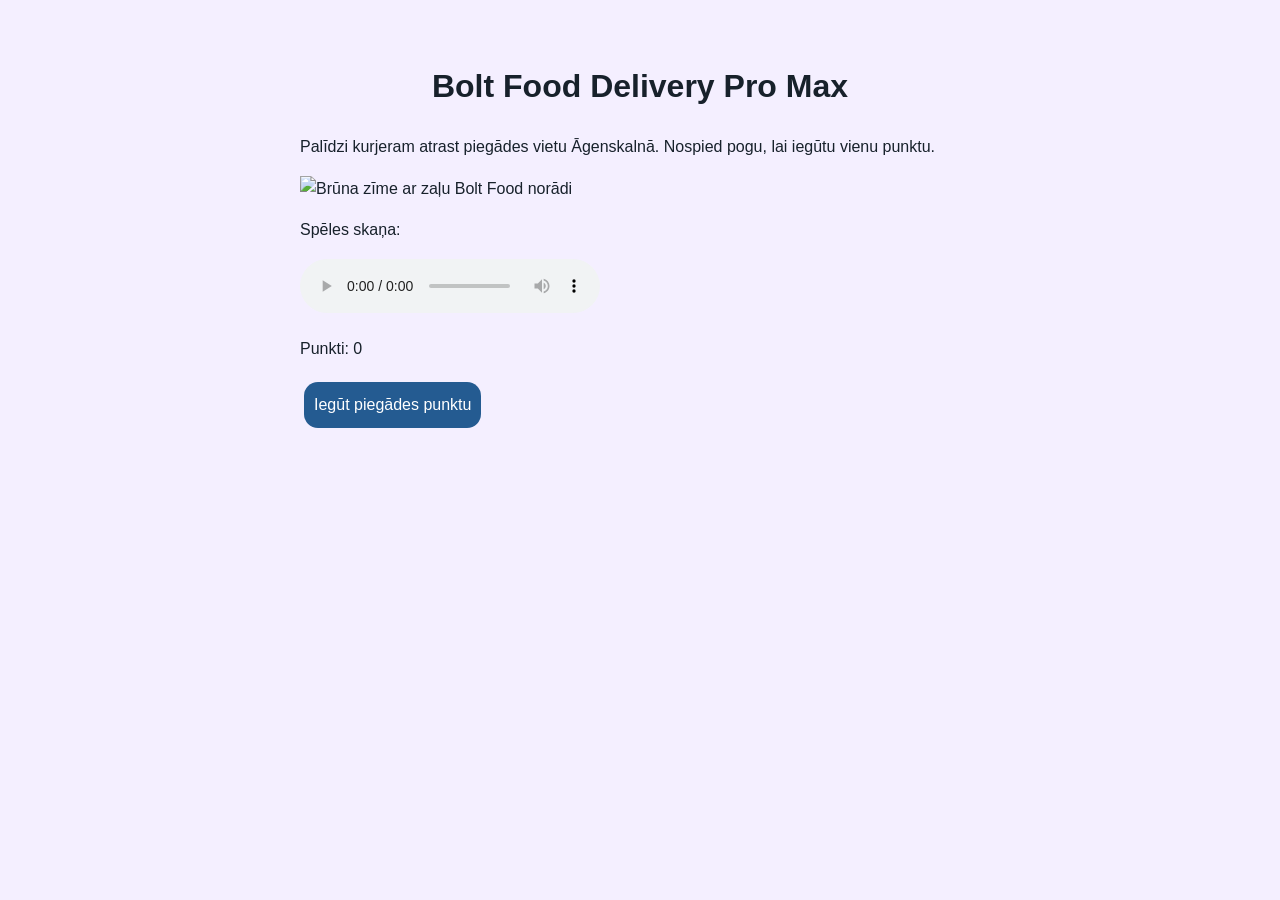
==== commit 33927eb2: "Add files via upload" ====
--- a/index.html
+++ b/index.html
@@ -1,66 +1,34 @@
-<!DOCTYPE html>
-<html lang="lv">
-<head>
-<meta charset="UTF-8">
-<meta name="viewport" content="width=device-width, initial-scale=1.0">
-<title>Mana spēle</title>
-<style>
-body {
-  font-family: Arial, sans-serif;
-  max-width: 680px;
-  margin: 24px auto;
-  padding: 16px;
-  line-height: 1.6;
-}
-button, input {
-  font: inherit;
-  padding: 10px;
-  margin: 4px;
-}
-button {
-  cursor: pointer;
-}
-img {
-  max-width: 100%;
-  height: auto;
-}
-[hidden] {
-  display: none !important;
-}
-</style>
-</head>
-<body>
-<h1>Zvaigžņu mednieks</h1>
-<p>Savāc piecas zvaigznes.</p>
-
-<section id="sakums">
-  <h2>Sākuma ekrāns</h2>
-  <ul>
-    <li>Darbība: klikšķini uz zvaigznēm un pārvietojies pa lauku.</li>
-    <li>Uzvara: savāc visas piecas zvaigznes un pabeidz spēli.</li>
-    <li>Zaudējums: ja laiks beidzas vai tu nokrīti no ceļa, spēle beidzas.</li>
-  </ul>
-  <button onclick="paraditSpeli()">Sākt spēli</button>
-</section>
-
-<section id="laukums" hidden>
-  <h2>Spēles ekrāns</h2>
-  <p>Punkti: <span id="punkti">0</span></p>
-  <p>Spēlētājs: dodies pa lauku un savāc zvaigznes.</p>
-  <p>Vadības norāde: izmanto W, A, S, D vai bulttaustiņus, lai pārvietotos.</p>
-  <button onclick="paraditSakumu()">Atpakaļ</button>
-</section>
-
-<script>
-function paraditSpeli() {
-  document.getElementById("sakums").hidden = true;
-  document.getElementById("laukums").hidden = false;
-}
-
-function paraditSakumu() {
-  document.getElementById("sakums").hidden = false;
-  document.getElementById("laukums").hidden = true;
-}
-</script>
-</body>
-</html>
+<!DOCTYPE html>
+<html lang="lv">
+<head>
+<meta charset="UTF-8">
+<meta name="viewport" content="width=device-width, initial-scale=1.0">
+<title>Bolt Food Delivery Pro Max</title>
+<style>
+body { font-family: Arial, sans-serif; max-width: 680px; margin: 24px auto; padding: 16px; line-height: 1.6; }
+button, input { font: inherit; padding: 10px; margin: 4px; }
+button { cursor: pointer; }
+img { max-width: 100%; height: auto; }
+[hidden] { display: none !important; }
+body { background-color: #f4efff; color: #17212b; }
+h1 { text-align: center; }
+button { background-color: #245b91; color: white; border: 0; border-radius: 14px; }
+</style>
+</head>
+<body>
+<h1>Bolt Food Delivery Pro Max</h1>
+<p>Palīdzi kurjeram atrast piegādes vietu Āgenskalnā. Nospied pogu, lai iegūtu vienu punktu.</p>
+<img src="atteli/varonisarsomu.png" alt="Brūna zīme ar zaļu Bolt Food norādi" width="128">
+<p>Spēles skaņa:</p>
+<audio controls src="skanas/klikskis.wav"></audio>
+<p id="punkti">Punkti: 0</p>
+<button onclick="savakt()">Iegūt piegādes punktu</button>
+<script>
+let punkti = 0;
+function savakt() {
+  punkti = punkti + 1;
+  document.getElementById("punkti").textContent = "Punkti: " + punkti;
+}
+</script>
+</body>
+</html>
